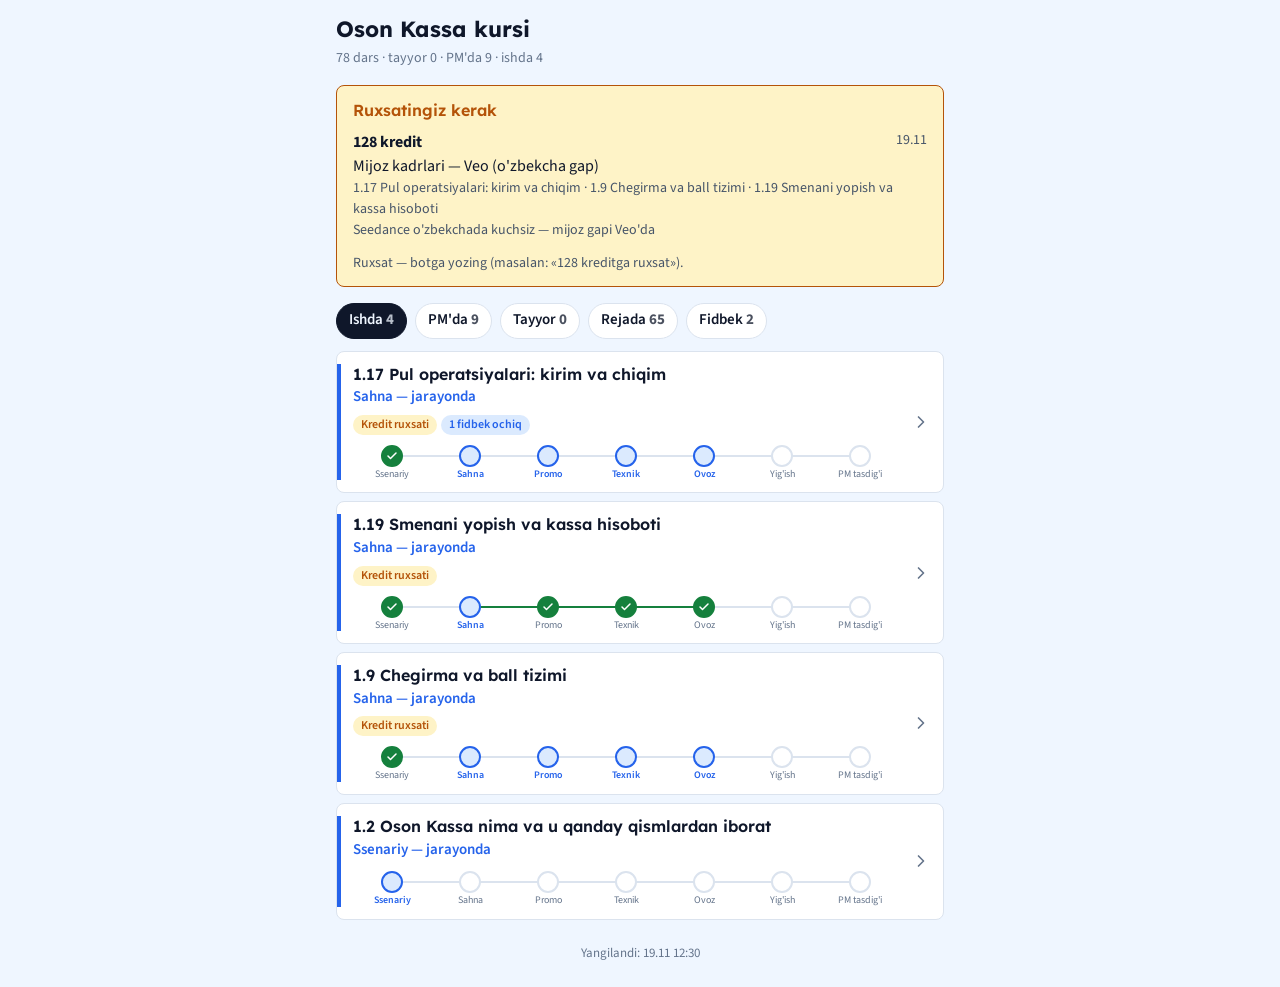
==== darslar/index.html @ 7bafcf7d "Office yangilandi: 2026-11-19 11:48" ====
<!doctype html>
<html lang="uz">
<head>
<meta charset="utf-8">
<meta name="viewport" content="width=device-width,initial-scale=1,viewport-fit=cover">
<meta name="robots" content="noindex,nofollow">
<title>Oson Darslar</title>
<!-- «Oson Darslar» Mini App (Telegram, @osonprojects_bot). Manba: OsonProjects/darslar-bot/webapp/. Uslub — Oson Updater Mini App'idan (updater/webapp/).
     Ma'lumot: data.json (darslar-bot/webapp/yasash.mjs har push'da reja-toliq.json, ssenariylar.json, fidbek.json dan yig'adi). -->
<link rel="preconnect" href="https://fonts.googleapis.com">
<link rel="preconnect" href="https://fonts.gstatic.com" crossorigin>
<link rel="stylesheet" href="https://fonts.googleapis.com/css2?family=Lexend:wght@500;600;700&family=Source+Sans+3:wght@400;600&display=swap">
<link rel="stylesheet" href="app.css?v=20261119a">
<script src="https://telegram.org/js/telegram-web-app.js"></script>
</head>
<body>
<div id="ilova"><main><p class="bosh">Yuklanmoqda…</p></main></div>
<script type="module" src="app.js?v=20261119a"></script>
</body>
</html>
---- darslar/app.css ----
/* «Oson Darslar» Mini App — Oson Updater Mini App'ining (updater/webapp/app.css) ranglari va shriftlari, soddalashtirilgan.
   Ranglar ma'nosi: yashil — tayyor, ko'k — jarayonda, sariq — to'xtab turibdi / sizni kutyapti, kulrang — rejada. */
:root {
  --c-bg: #EFF6FF; --c-card: #FFFFFF; --c-fg: #0F172A; --c-muted: #475569; --c-faint: #64748B; --c-line: #DBE3EE;
  --c-primary: #2563EB; --c-primary-soft: #DBEAFE;
  --c-done: #15803D; --c-done-soft: #DCFCE7; --c-warn: #B45309; --c-warn-soft: #FEF3C7;
  --f-head: 'Lexend', system-ui, sans-serif; --f-body: 'Source Sans 3', system-ui, sans-serif;
  --r: 8px; --s1: 4px; --s2: 8px; --s3: 12px; --s4: 16px; --s5: 24px;
}
:root[data-theme="dark"] {
  --c-bg: #1c1f24; --c-card: #272b32; --c-fg: #EDEDED; --c-muted: #B3B9C2; --c-faint: #9AA1AB; --c-line: #3A3F47;
  --c-primary: #60A5FA; --c-primary-soft: #1F2B3E;
  --c-done: #4ADE80; --c-done-soft: #15241A; --c-warn: #FBBF24; --c-warn-soft: #2E2612;
}
* { box-sizing: border-box; }
html { background: var(--c-bg); color: var(--c-fg); font: 400 16px/1.5 var(--f-body); -webkit-font-smoothing: antialiased; scrollbar-width: none; }
html::-webkit-scrollbar { display: none; }
body { margin: 0; background: var(--c-bg); }
h1, h2 { font-family: var(--f-head); margin: 0; text-wrap: balance; }
p { margin: 0; text-wrap: pretty; }
a { color: inherit; text-decoration: none; }
button { font: inherit; color: inherit; }
:focus-visible { outline: 2px solid var(--c-primary); outline-offset: 2px; }
.ik { width: 20px; height: 20px; flex: none; }
main { max-width: 640px; margin: 0 auto; padding: var(--s4) var(--s4) calc(var(--s5) + env(safe-area-inset-bottom)); }
section { margin-top: var(--s5); }
h2 { font-size: 16px; font-weight: 600; margin-bottom: var(--s3); }
.bosh { color: var(--c-faint); padding: var(--s4) 0; }
.yangi { margin-top: var(--s5); color: var(--c-faint); font-size: 13px; text-align: center; }

.tepa h1 { font-size: 22px; font-weight: 700; line-height: 1.25; }
.osti { color: var(--c-faint); font-size: 14px; margin-top: var(--s1); }
.tepa .osti:first-child { margin: 0 0 var(--s1); }
.orqaga { display: inline-block; color: var(--c-primary); font-weight: 600; margin-bottom: var(--s3); }
.holat-katta { margin-top: var(--s2); font-weight: 600; color: var(--c-primary); }
.holat-katta.tayyor { color: var(--c-done); }
.holat-katta.rejada { color: var(--c-faint); }
.izoh { margin-top: var(--s2); color: var(--c-muted); }

/* Ruxsat kutilayotgan kreditlar */
.kutish { background: var(--c-warn-soft); border: 1px solid var(--c-warn); border-radius: var(--r); padding: var(--s3) var(--s4); margin-top: var(--s4); }
.kutish h2 { color: var(--c-warn); margin-bottom: var(--s2); }
.kr-royxat { list-style: none; margin: 0; padding: 0; display: grid; gap: var(--s3); }
.kr-tepa { display: flex; justify-content: space-between; gap: var(--s2); }
.kr-sana, .kr-dars, .kr-izoh, .kut-izoh { color: var(--c-muted); font-size: 14px; }
.kut-izoh { margin-top: var(--s3); }

/* Tablar */
.tablar { display: flex; gap: var(--s2); overflow-x: auto; margin: var(--s4) calc(-1 * var(--s4)) var(--s3); padding: 0 var(--s4); scrollbar-width: none; }
.tablar::-webkit-scrollbar { display: none; }
.tablar button { flex: none; min-height: 36px; padding: 0 var(--s3); border-radius: 18px; font-size: 15px; font-weight: 600; cursor: pointer;
  border: 1px solid var(--c-line); background: var(--c-card); }
.tablar button[aria-selected="true"] { background: var(--c-fg); color: var(--c-bg); border-color: var(--c-fg); }
.tablar b { font-variant-numeric: tabular-nums; opacity: .75; }

/* Dars qatori */
.qator { display: grid; grid-template-columns: 4px 1fr auto; gap: var(--s3); align-items: center; padding: var(--s3) var(--s3) var(--s3) 0;
  margin-bottom: var(--s2); background: var(--c-card); border: 1px solid var(--c-line); border-radius: var(--r); overflow: hidden; }
.qator:active { border-color: var(--c-primary); }
.qator .chiziq { align-self: stretch; background: var(--c-line); }
.qator.ishda .chiziq { background: var(--c-primary); }
.qator.pm .chiziq { background: var(--c-warn); }
.qator.tayyor .chiziq { background: var(--c-done); }
.qator > .ik { color: var(--c-faint); }
.qator-ich { display: grid; gap: 2px; min-width: 0; }
.qator-nom { font: 600 16px/1.3 var(--f-head); }
.qator-holat { color: var(--c-muted); font-size: 15px; }
.qator.ishda .qator-holat { color: var(--c-primary); font-weight: 600; }
.teglar { display: flex; align-items: flex-start; flex-wrap: wrap; gap: var(--s1); margin-top: var(--s1); }
.teg { display: inline-block; white-space: nowrap; font-size: 12px; font-weight: 600; padding: 1px 8px; border-radius: 10px; background: var(--c-primary-soft); color: var(--c-primary); }
.teg.kredit, .teg.h-kutilyapti { background: var(--c-warn-soft); color: var(--c-warn); }
.teg.h-bajarildi { background: var(--c-done-soft); color: var(--c-done); }

/* 7 bosqich belgisi */
.belgilar { list-style: none; margin: var(--s2) 0 0; padding: 0; display: grid; grid-template-columns: repeat(7, 1fr); }
.belgilar li { position: relative; display: grid; justify-items: center; gap: 2px; }
.belgilar li::before { content: ''; position: absolute; top: 10px; right: 50%; width: 100%; height: 2px; background: var(--c-line); }
.belgilar li:first-child::before { display: none; }
.belgilar li.t::before { background: var(--c-done); }
.nuqta { position: relative; z-index: 1; width: 22px; height: 22px; border-radius: 50%; display: grid; place-items: center; flex: none;
  background: var(--c-card); border: 2px solid var(--c-line); color: #fff; }
.nuqta .ik { width: 12px; height: 12px; }
.t > .nuqta { background: var(--c-done); border-color: var(--c-done); }
.j > .nuqta { border-color: var(--c-primary); background: var(--c-primary-soft); }
.k > .nuqta { border-color: var(--c-warn); background: var(--c-warn-soft); }
.yoq > .nuqta { border-style: dashed; opacity: .5; }
.b-nom { font-size: 10px; line-height: 1.15; color: var(--c-faint); text-align: center; }
.belgilar li.j .b-nom { color: var(--c-primary); font-weight: 600; }
.belgilar li.k .b-nom { color: var(--c-warn); font-weight: 600; }

/* Dars sahifasi: vertikal yo'l */
.yol { list-style: none; margin: 0; padding: 0; }
.qadam { position: relative; display: grid; grid-template-columns: 22px 1fr; gap: var(--s3); padding-bottom: var(--s4); }
.qadam::before { content: ''; position: absolute; left: 10px; top: 22px; bottom: 0; width: 2px; background: var(--c-line); }
.qadam:last-child::before { display: none; }
.qadam.t::before { background: var(--c-done); }
.q-nom { font-weight: 600; line-height: 22px; }
.q-holat { font-weight: 400; color: var(--c-faint); font-size: 14px; margin-left: var(--s1); }
.qadam.j .q-holat { color: var(--c-primary); font-weight: 600; }
.qadam.k .q-holat { color: var(--c-warn); font-weight: 600; }
.qadam.hozir .q-nom { color: var(--c-fg); }
.q-izoh { color: var(--c-muted); font-size: 14px; margin-top: var(--s1); }
.kadrlar { list-style: none; margin: var(--s2) 0 0; padding: 0; display: grid; gap: var(--s2); }
.kadr { display: grid; grid-template-columns: auto 1fr; gap: var(--s3); padding: var(--s2) var(--s3); background: var(--c-card);
  border: 1px solid var(--c-line); border-left: 3px solid var(--c-line); border-radius: var(--r); font-size: 14px; color: var(--c-muted); }
.kadr.t { border-left-color: var(--c-done); }
.kadr.j { border-left-color: var(--c-primary); }
.kadr.k { border-left-color: var(--c-warn); }
.kadr-n { font-weight: 600; color: var(--c-fg); white-space: nowrap; }
.kadr b { color: var(--c-fg); }

/* Fidbeklar */
.fb-royxat { list-style: none; margin: 0; padding: 0; display: grid; gap: var(--s2); }
.fb { padding: var(--s3); background: var(--c-card); border: 1px solid var(--c-line); border-radius: var(--r); }
.fb-tepa { display: flex; align-items: center; justify-content: space-between; gap: var(--s2); flex-wrap: wrap; }
.fb-sana { color: var(--c-faint); font-size: 13px; }
.fb-dars { display: block; margin-top: var(--s2); font: 600 15px/1.3 var(--f-head); color: var(--c-primary); }
.fb-matn { margin-top: var(--s1); }
.fb-natija { margin-top: var(--s1); color: var(--c-muted); font-size: 14px; }
.fb.bajarildi .fb-matn { color: var(--c-muted); }
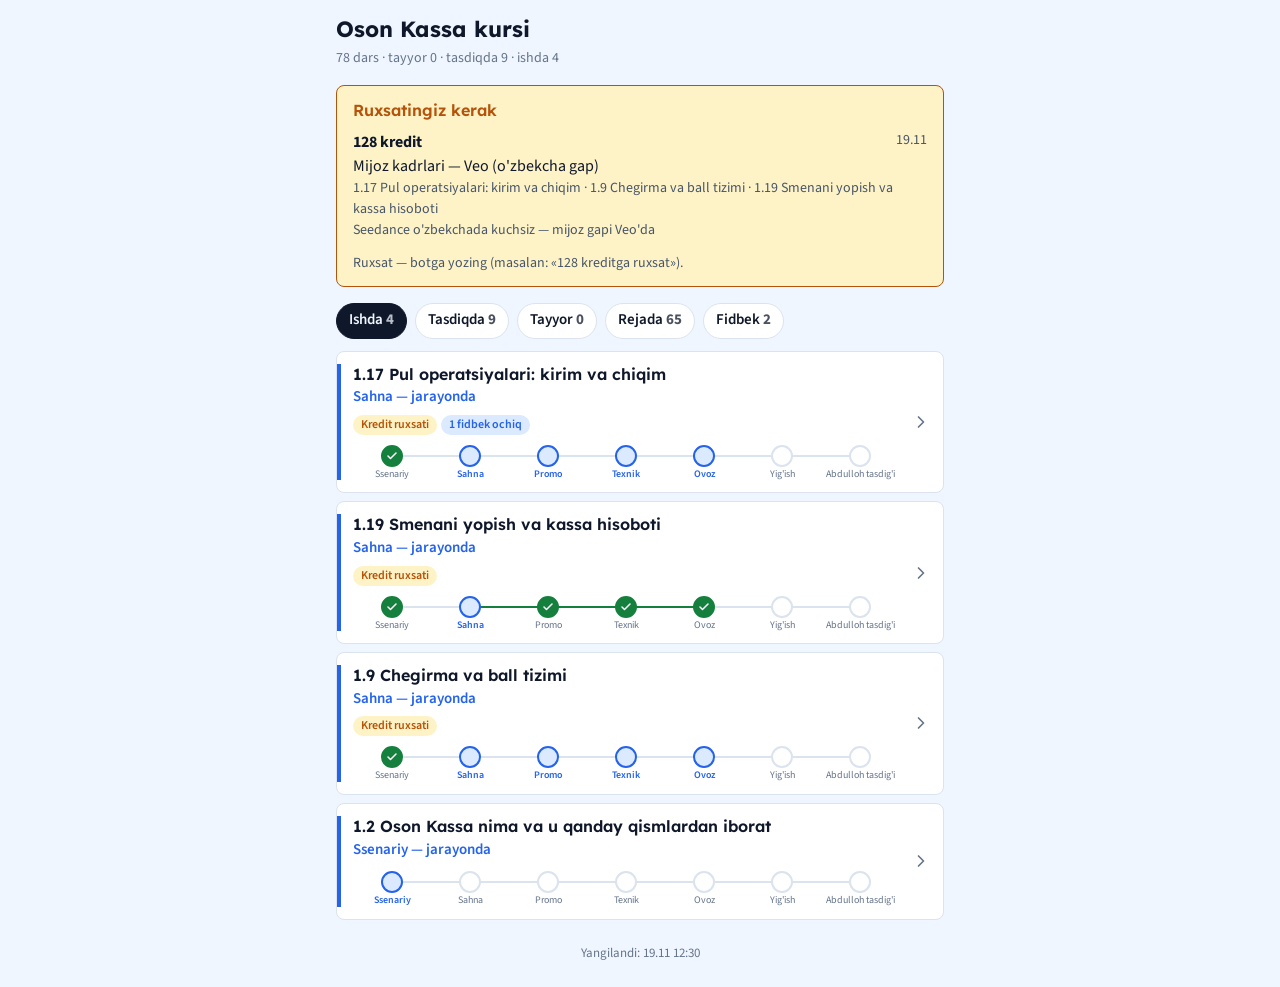
==== commit 9a5897e1: "Office yangilandi: 2026-11-19 11:54" ====
--- a/darslar/index.html
+++ b/darslar/index.html
@@ -10,11 +10,11 @@
 <link rel="preconnect" href="https://fonts.googleapis.com">
 <link rel="preconnect" href="https://fonts.gstatic.com" crossorigin>
 <link rel="stylesheet" href="https://fonts.googleapis.com/css2?family=Lexend:wght@500;600;700&family=Source+Sans+3:wght@400;600&display=swap">
-<link rel="stylesheet" href="app.css?v=20261119a">
+<link rel="stylesheet" href="app.css?v=20261119b">
 <script src="https://telegram.org/js/telegram-web-app.js"></script>
 </head>
 <body>
 <div id="ilova"><main><p class="bosh">Yuklanmoqda…</p></main></div>
-<script type="module" src="app.js?v=20261119a"></script>
+<script type="module" src="app.js?v=20261119b"></script>
 </body>
 </html>
--- a/darslar/app.css
+++ b/darslar/app.css
@@ -118,3 +118,7 @@
 .fb-matn { margin-top: var(--s1); }
 .fb-natija { margin-top: var(--s1); color: var(--c-muted); font-size: 14px; }
 .fb.bajarildi .fb-matn { color: var(--c-muted); }
+.korish { display: inline-flex; align-items: center; min-height: 36px; margin-top: var(--s2); padding: 0 var(--s3); border-radius: 18px;
+  background: var(--c-primary-soft); color: var(--c-primary); font-weight: 600; font-size: 14px; }
+.korish:active { opacity: .7; }
+.izoh-kichik { color: var(--c-faint); font-size: 13px; margin-top: var(--s2); }
